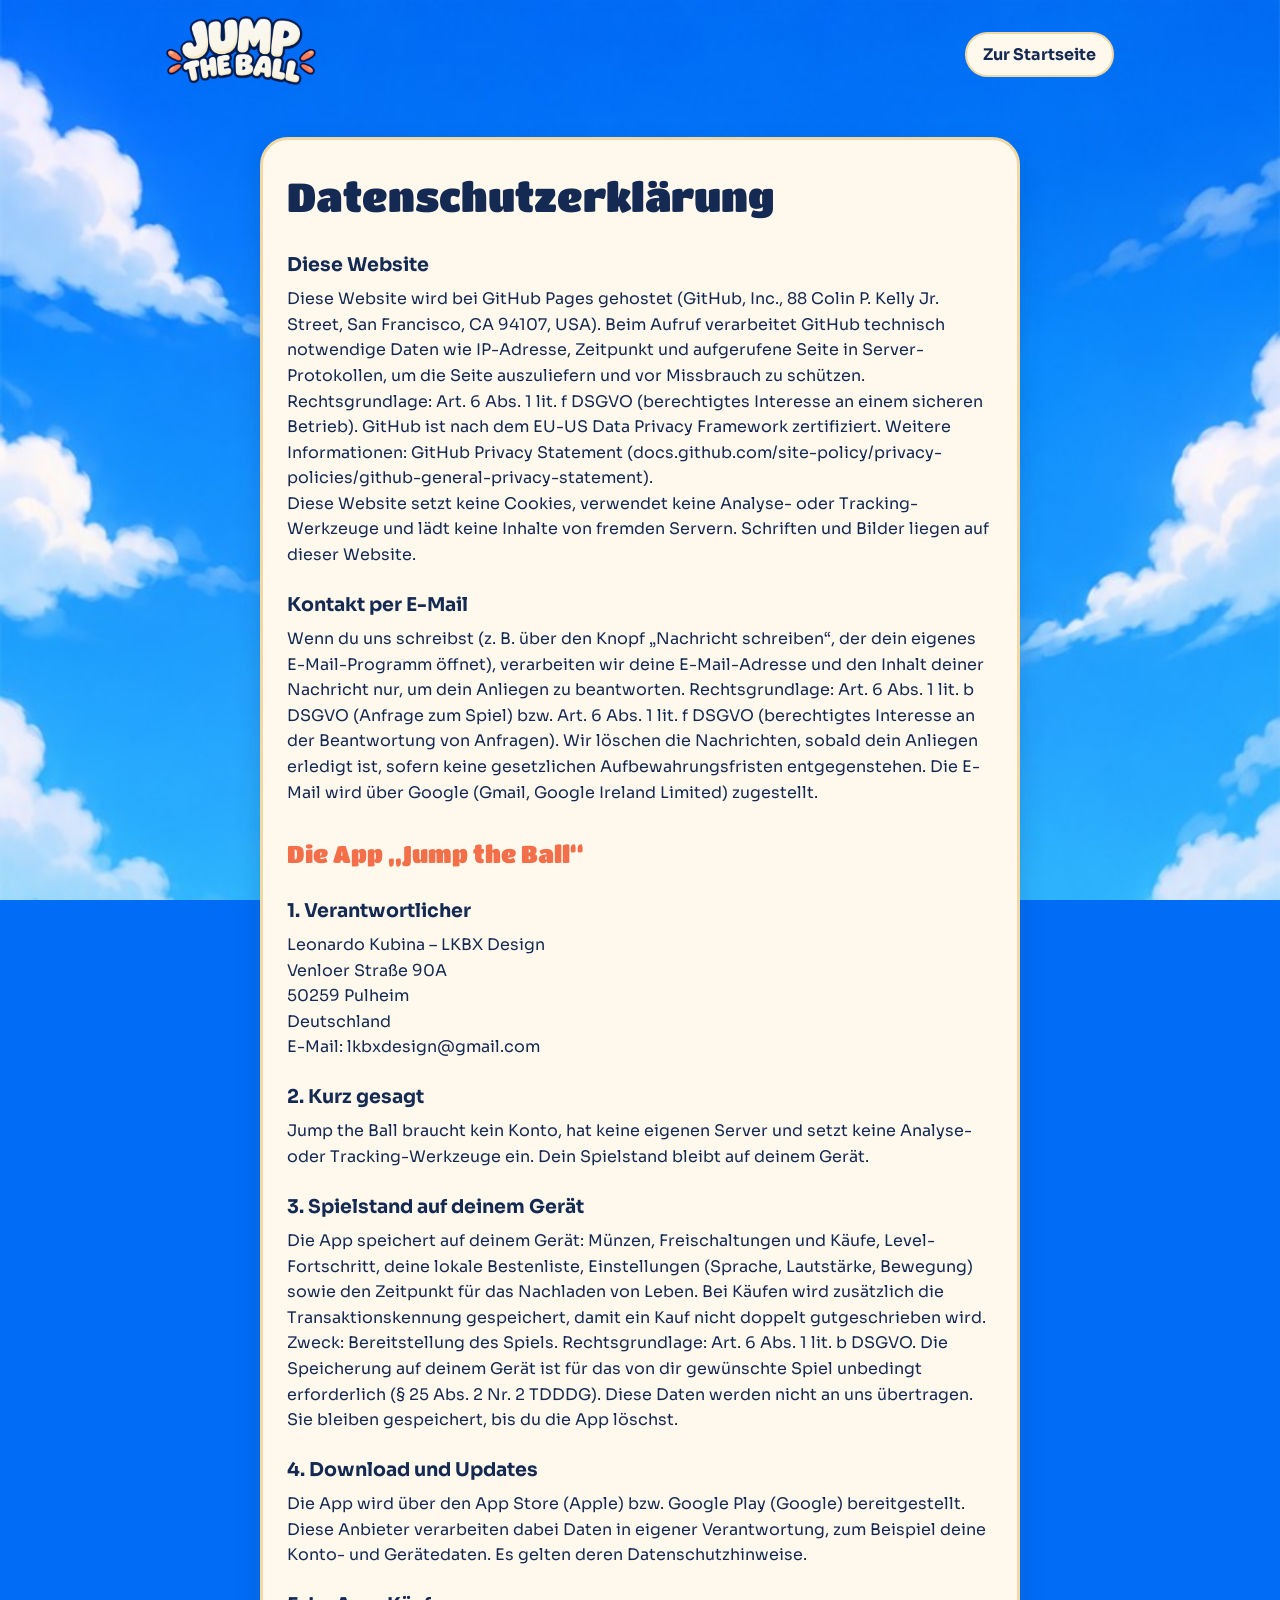
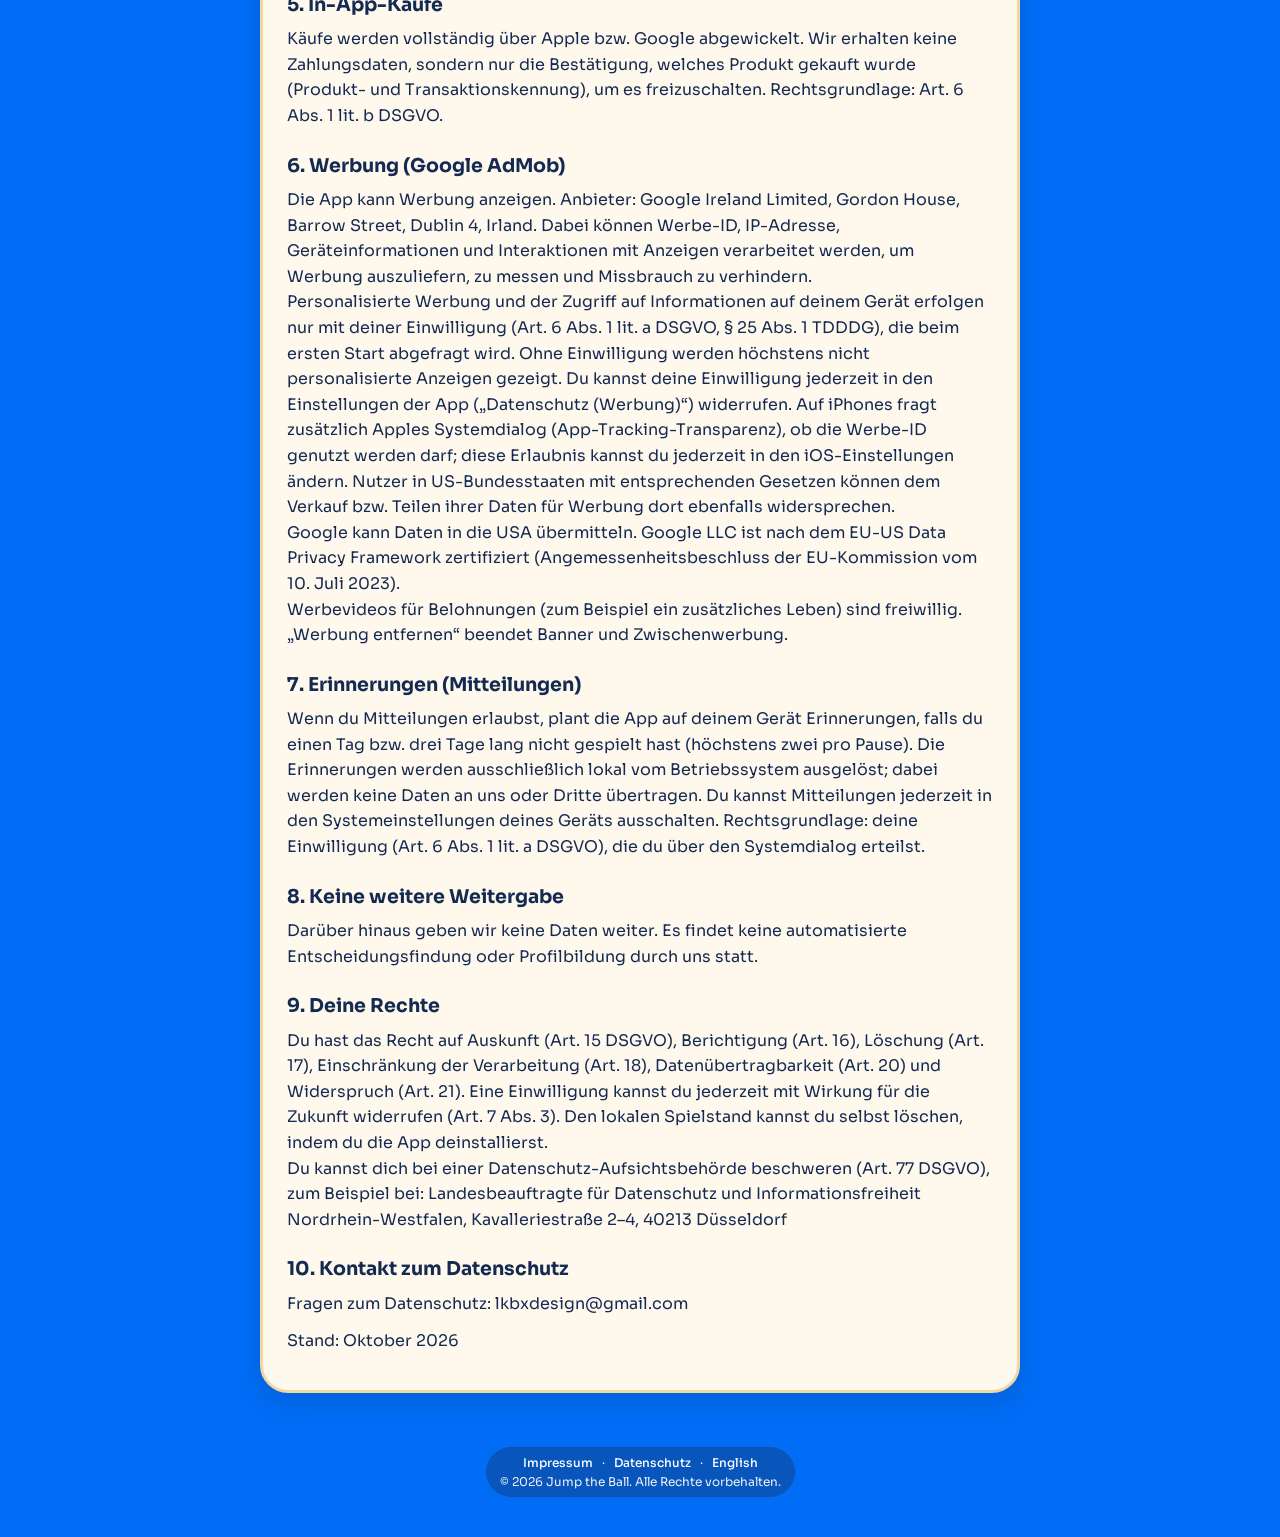
==== datenschutz.html @ 3fbf7086 "Neue Screenshots (Eclipse Rift, Trophäenbuch), SEO (Titel, Canonical/hreflang, Open Graph, JSON-LD, " ====
<!doctype html>
<html lang="de">
<head>
<meta charset="utf-8">
<meta name="viewport" content="width=device-width, initial-scale=1">
<title>Datenschutz – Jump the Ball</title>
<meta name="description" content="Datenschutzerklärung für die Website und die App Jump the Ball.">
<link rel="canonical" href="https://jumptheball-game.github.io/datenschutz.html">
<link rel="alternate" hreflang="de" href="https://jumptheball-game.github.io/datenschutz.html">
<link rel="alternate" hreflang="en" href="https://jumptheball-game.github.io/privacy.html">
<link rel="alternate" hreflang="x-default" href="https://jumptheball-game.github.io/datenschutz.html">
<meta property="og:type" content="website">
<meta property="og:site_name" content="Jump the Ball">
<meta property="og:title" content="Datenschutz – Jump the Ball">
<meta property="og:description" content="Datenschutzerklärung für die Website und die App Jump the Ball.">
<meta property="og:url" content="https://jumptheball-game.github.io/datenschutz.html">
<meta property="og:image" content="https://jumptheball-game.github.io/assets/img/og.jpg">
<meta property="og:image:width" content="1200">
<meta property="og:image:height" content="630">
<meta property="og:locale" content="de_DE">
<meta name="twitter:card" content="summary_large_image">
<meta name="theme-color" content="#016df6">
<link rel="icon" href="assets/img/app_icon.png">
<link rel="apple-touch-icon" href="assets/img/app_icon.png">
<link rel="stylesheet" href="style.css">
</head>
<body>
<div class="wrap">
  <div class="topbar"><a href="index.html"><img src="assets/img/logo.png" alt="Jump the Ball"></a><a class="home" href="index.html">Zur Startseite</a></div>
  <main class="card legal">
<h1>Datenschutzerklärung</h1>
<h2>Diese Website</h2>
<p>Diese Website wird bei GitHub Pages gehostet (GitHub, Inc., 88 Colin P. Kelly Jr. Street, San Francisco, CA 94107, USA). Beim Aufruf verarbeitet GitHub technisch notwendige Daten wie IP-Adresse, Zeitpunkt und aufgerufene Seite in Server-Protokollen, um die Seite auszuliefern und vor Missbrauch zu schützen. Rechtsgrundlage: Art. 6 Abs. 1 lit. f DSGVO (berechtigtes Interesse an einem sicheren Betrieb). GitHub ist nach dem EU-US Data Privacy Framework zertifiziert. Weitere Informationen: GitHub Privacy Statement (docs.github.com/site-policy/privacy-policies/github-general-privacy-statement).<br>Diese Website setzt keine Cookies, verwendet keine Analyse- oder Tracking-Werkzeuge und lädt keine Inhalte von fremden Servern. Schriften und Bilder liegen auf dieser Website.</p>
<h2>Kontakt per E-Mail</h2>
<p>Wenn du uns schreibst (z. B. über den Knopf „Nachricht schreiben“, der dein eigenes E-Mail-Programm öffnet), verarbeiten wir deine E-Mail-Adresse und den Inhalt deiner Nachricht nur, um dein Anliegen zu beantworten. Rechtsgrundlage: Art. 6 Abs. 1 lit. b DSGVO (Anfrage zum Spiel) bzw. Art. 6 Abs. 1 lit. f DSGVO (berechtigtes Interesse an der Beantwortung von Anfragen). Wir löschen die Nachrichten, sobald dein Anliegen erledigt ist, sofern keine gesetzlichen Aufbewahrungsfristen entgegenstehen. Die E-Mail wird über Google (Gmail, Google Ireland Limited) zugestellt.</p>
<div class="part">Die App „Jump the Ball“</div>
<h2>1. Verantwortlicher</h2>
<p>Leonardo Kubina – LKBX Design<br>Venloer Straße 90A<br>50259 Pulheim<br>Deutschland<br>E-Mail: lkbxdesign@gmail.com</p>
<h2>2. Kurz gesagt</h2>
<p>Jump the Ball braucht kein Konto, hat keine eigenen Server und setzt keine Analyse- oder Tracking-Werkzeuge ein. Dein Spielstand bleibt auf deinem Gerät.</p>
<h2>3. Spielstand auf deinem Gerät</h2>
<p>Die App speichert auf deinem Gerät: Münzen, Freischaltungen und Käufe, Level-Fortschritt, deine lokale Bestenliste, Einstellungen (Sprache, Lautstärke, Bewegung) sowie den Zeitpunkt für das Nachladen von Leben. Bei Käufen wird zusätzlich die Transaktionskennung gespeichert, damit ein Kauf nicht doppelt gutgeschrieben wird.<br>Zweck: Bereitstellung des Spiels. Rechtsgrundlage: Art. 6 Abs. 1 lit. b DSGVO. Die Speicherung auf deinem Gerät ist für das von dir gewünschte Spiel unbedingt erforderlich (§ 25 Abs. 2 Nr. 2 TDDDG). Diese Daten werden nicht an uns übertragen. Sie bleiben gespeichert, bis du die App löschst.</p>
<h2>4. Download und Updates</h2>
<p>Die App wird über den App Store (Apple) bzw. Google Play (Google) bereitgestellt. Diese Anbieter verarbeiten dabei Daten in eigener Verantwortung, zum Beispiel deine Konto- und Gerätedaten. Es gelten deren Datenschutzhinweise.</p>
<h2>5. In-App-Käufe</h2>
<p>Käufe werden vollständig über Apple bzw. Google abgewickelt. Wir erhalten keine Zahlungsdaten, sondern nur die Bestätigung, welches Produkt gekauft wurde (Produkt- und Transaktionskennung), um es freizuschalten. Rechtsgrundlage: Art. 6 Abs. 1 lit. b DSGVO.</p>
<h2>6. Werbung (Google AdMob)</h2>
<p>Die App kann Werbung anzeigen. Anbieter: Google Ireland Limited, Gordon House, Barrow Street, Dublin 4, Irland. Dabei können Werbe-ID, IP-Adresse, Geräteinformationen und Interaktionen mit Anzeigen verarbeitet werden, um Werbung auszuliefern, zu messen und Missbrauch zu verhindern.<br>Personalisierte Werbung und der Zugriff auf Informationen auf deinem Gerät erfolgen nur mit deiner Einwilligung (Art. 6 Abs. 1 lit. a DSGVO, § 25 Abs. 1 TDDDG), die beim ersten Start abgefragt wird. Ohne Einwilligung werden höchstens nicht personalisierte Anzeigen gezeigt. Du kannst deine Einwilligung jederzeit in den Einstellungen der App („Datenschutz (Werbung)“) widerrufen. Auf iPhones fragt zusätzlich Apples Systemdialog (App-Tracking-Transparenz), ob die Werbe-ID genutzt werden darf; diese Erlaubnis kannst du jederzeit in den iOS-Einstellungen ändern. Nutzer in US-Bundesstaaten mit entsprechenden Gesetzen können dem Verkauf bzw. Teilen ihrer Daten für Werbung dort ebenfalls widersprechen.<br>Google kann Daten in die USA übermitteln. Google LLC ist nach dem EU-US Data Privacy Framework zertifiziert (Angemessenheitsbeschluss der EU-Kommission vom 10. Juli 2023).<br>Werbevideos für Belohnungen (zum Beispiel ein zusätzliches Leben) sind freiwillig. „Werbung entfernen“ beendet Banner und Zwischenwerbung.</p>
<h2>7. Erinnerungen (Mitteilungen)</h2>
<p>Wenn du Mitteilungen erlaubst, plant die App auf deinem Gerät Erinnerungen, falls du einen Tag bzw. drei Tage lang nicht gespielt hast (höchstens zwei pro Pause). Die Erinnerungen werden ausschließlich lokal vom Betriebssystem ausgelöst; dabei werden keine Daten an uns oder Dritte übertragen. Du kannst Mitteilungen jederzeit in den Systemeinstellungen deines Geräts ausschalten. Rechtsgrundlage: deine Einwilligung (Art. 6 Abs. 1 lit. a DSGVO), die du über den Systemdialog erteilst.</p>
<h2>8. Keine weitere Weitergabe</h2>
<p>Darüber hinaus geben wir keine Daten weiter. Es findet keine automatisierte Entscheidungsfindung oder Profilbildung durch uns statt.</p>
<h2>9. Deine Rechte</h2>
<p>Du hast das Recht auf Auskunft (Art. 15 DSGVO), Berichtigung (Art. 16), Löschung (Art. 17), Einschränkung der Verarbeitung (Art. 18), Datenübertragbarkeit (Art. 20) und Widerspruch (Art. 21). Eine Einwilligung kannst du jederzeit mit Wirkung für die Zukunft widerrufen (Art. 7 Abs. 3). Den lokalen Spielstand kannst du selbst löschen, indem du die App deinstallierst.<br>Du kannst dich bei einer Datenschutz-Aufsichtsbehörde beschweren (Art. 77 DSGVO), zum Beispiel bei: Landesbeauftragte für Datenschutz und Informationsfreiheit Nordrhein-Westfalen, Kavalleriestraße 2–4, 40213 Düsseldorf</p>
<h2>10. Kontakt zum Datenschutz</h2>
<p>Fragen zum Datenschutz: lkbxdesign@gmail.com</p>
<p>Stand: Oktober 2026</p>
  </main>
</div>
<footer><span class="legal-links">
  <a href="impressum.html">Impressum</a> · <a href="datenschutz.html">Datenschutz</a> · <a href="en.html">English</a>
  <br>© 2026 Jump the Ball. Alle Rechte vorbehalten.
</span></footer>
</body>
</html>
---- style.css ----
@font-face { font-family: "Titan One"; src: url("assets/fonts/TitanOne-Regular.ttf") format("truetype"); font-display: swap; }
@font-face { font-family: "Sora"; src: url("assets/fonts/Sora-Variable.ttf") format("truetype"); font-weight: 100 800; font-display: swap; }
:root {
  --navy: #142a52; --navy-soft: #4a5b78; --cream: #fff8ed; --cream-2: #fbefd6;
  --coral: #f26f49; --coral-light: #ffa184; --gold: #f5c542; --mint: #4fc6b0;
  --edge: #f0d7a4; --sky-top: #016df6; --sky-bottom: #31bdfd;
}
* { box-sizing: border-box; }
html { scroll-behavior: smooth; }
body { margin: 0; font-family: "Sora", system-ui, sans-serif; color: var(--navy); line-height: 1.6;
  background: var(--sky-top) url("assets/img/sky.jpg") center top / cover fixed; }
a { color: var(--coral); }
.wrap { max-width: 980px; margin: 0 auto; padding: 0 16px; }
.title { font-family: "Titan One", sans-serif; font-weight: 400; color: var(--cream); letter-spacing: .5px;
  -webkit-text-stroke: 0; text-shadow: 0 3px 0 var(--navy), 3px 0 0 var(--navy), -3px 0 0 var(--navy), 0 -3px 0 var(--navy),
  2px 2px 0 var(--navy), -2px 2px 0 var(--navy), 2px -2px 0 var(--navy), -2px -2px 0 var(--navy), 0 6px 0 var(--navy); }
/* Hero */
.hero { text-align: center; padding: 40px 0 24px; position: relative; overflow: hidden; }
.hero .logo { width: min(560px, 88vw); height: auto; display: block; margin: 0 auto; animation: breathe 4s ease-in-out infinite; }
.stage { position: relative; height: 260px; margin: 8px auto 0; width: min(420px, 90vw); }
.stage .ball { position: absolute; left: 50%; bottom: 62px; width: 96px; margin-left: -48px; animation: bounce .9s cubic-bezier(.3,0,.7,1) infinite alternate; }
.stage .cloud { position: absolute; left: 50%; bottom: 10px; width: 240px; margin-left: -120px; }
.stage .shadow { position: absolute; left: 50%; bottom: 52px; width: 70px; height: 14px; margin-left: -35px; border-radius: 50%; background: rgba(20,42,82,.18); animation: shadow .9s cubic-bezier(.3,0,.7,1) infinite alternate; }
.stage .coin, .stage .side { position: absolute; }
.stage .side.a { left: 2%; top: 30%; width: 64px; animation: float 3.2s ease-in-out infinite; }
.stage .side.b { right: 4%; top: 12%; width: 58px; animation: float 3.8s ease-in-out infinite .6s; }
.stage .side.c { right: 12%; top: 58%; width: 50px; animation: float 3.5s ease-in-out infinite 1.1s; }
.tagline { font-size: clamp(28px, 6vw, 44px); margin: 6px 0 4px; }
.lead { max-width: 620px; margin: 8px auto 18px; color: #fff; font-weight: 600; text-shadow: 0 1px 2px rgba(20,42,82,.45); }
.pill { display: inline-block; background: linear-gradient(#ffa184, #f26f49); color: var(--cream); font-family: "Titan One"; font-size: 20px;
  padding: 12px 26px; border-radius: 999px; box-shadow: 0 6px 0 #c4512f, 0 10px 20px rgba(20,42,82,.25); }
/* Cards */
.card { background: var(--cream); border: 3px solid var(--edge); border-radius: 28px; box-shadow: 0 10px 24px rgba(20,42,82,.18); padding: 24px; }
section { margin: 28px 0; }
h2.section { text-align: center; font-size: clamp(26px, 5vw, 36px); margin: 0 0 16px; }
.grid { display: grid; gap: 16px; grid-template-columns: repeat(auto-fit, minmax(210px, 1fr)); }
.feature h3 { font-family: "Titan One"; font-weight: 400; margin: 6px 0 6px; font-size: 22px; }
.feature img { width: 56px; height: 56px; object-fit: contain; }
.feature p { margin: 0; color: var(--navy-soft); font-size: 15px; }
.shots { display: flex; gap: 16px; overflow-x: auto; padding: 6px 4px 18px; scroll-snap-type: x mandatory; }
.shots img { width: 210px; height: auto; border-radius: 26px; border: 6px solid var(--cream); box-shadow: 0 10px 22px rgba(20,42,82,.28); scroll-snap-align: center; flex: 0 0 auto; }
.support { text-align: center; }
.logo-h1 { margin: 0; line-height: 0; }
.faqs { margin-top: 18px; }
.faqs .title.dark { color: var(--navy); text-shadow: none; -webkit-text-stroke: 0; }
.faq { border-top: 2px solid var(--edge); padding: 12px 2px; }
.faq:first-of-type { border-top: 0; }
.faq summary { cursor: pointer; font-weight: 700; color: var(--navy); list-style: none; }
.faq summary::-webkit-details-marker { display: none; }
.faq summary::before { content: "+ "; color: var(--coral); font-weight: 800; }
.faq[open] summary::before { content: "– "; }
.faq p { margin: 8px 0 0; color: var(--navy-soft); font-size: 15px; }
.support a.mailbtn { text-decoration: none; margin-top: 4px; cursor: pointer; }
/* Legal links: small and calm, but always readable (§ 5 DDG: easy to find). */
footer { text-align: center; padding: 26px 0 40px; font-size: 12px; }
footer .legal-links { display: inline-block; background: rgba(20,42,82,.35); color: rgba(255,255,255,.92); padding: 6px 14px; border-radius: 999px; }
footer a { color: #fff; font-weight: 500; margin: 0 6px; text-decoration: none; }
footer a:hover { text-decoration: underline; }
/* Legal pages */
.legal { max-width: 760px; margin: 28px auto; }
.legal h1 { font-family: "Titan One"; font-weight: 400; font-size: clamp(24px, 6.4vw, 40px); margin: 0 0 12px; overflow-wrap: anywhere; hyphens: auto; }
.legal h2 { font-size: 19px; margin: 22px 0 6px; }
.legal p { margin: 0 0 12px; overflow-wrap: anywhere; }
.legal mark { background: #ffe0d6; color: #b3381b; padding: 0 4px; border-radius: 6px; }
.legal .part { font-family: "Titan One"; font-weight: 400; font-size: 24px; margin: 30px 0 4px; color: var(--coral); }
.topbar { display: flex; align-items: center; justify-content: space-between; padding: 16px 0; }
.topbar img { width: 150px; height: auto; }
.topbar a.home { background: var(--cream); color: var(--navy); text-decoration: none; font-weight: 700; padding: 8px 16px; border-radius: 999px; border: 2px solid var(--edge); }
@keyframes bounce { from { transform: translateY(0) scale(1.08, .9); } 12% { transform: translateY(-8px) scale(1,1); } to { transform: translateY(-120px); } }
@keyframes shadow { from { transform: scale(1); opacity: 1; } to { transform: scale(.55); opacity: .45; } }
@keyframes float { 0%,100% { transform: translateY(0) rotate(-4deg); } 50% { transform: translateY(-12px) rotate(4deg); } }
@keyframes breathe { 0%,100% { transform: scale(1) rotate(-.6deg); } 50% { transform: scale(1.02) rotate(.6deg); } }
@media (prefers-reduced-motion: reduce) { *, *::before, *::after { animation: none !important; scroll-behavior: auto !important; } }
@media (max-width: 520px) { .pill { font-size: 16px; padding: 10px 18px; } .stage { height: 220px; } .stage .ball { width: 80px; margin-left: -40px; } .card { padding: 18px; border-radius: 22px; } .shots img { width: 170px; } }
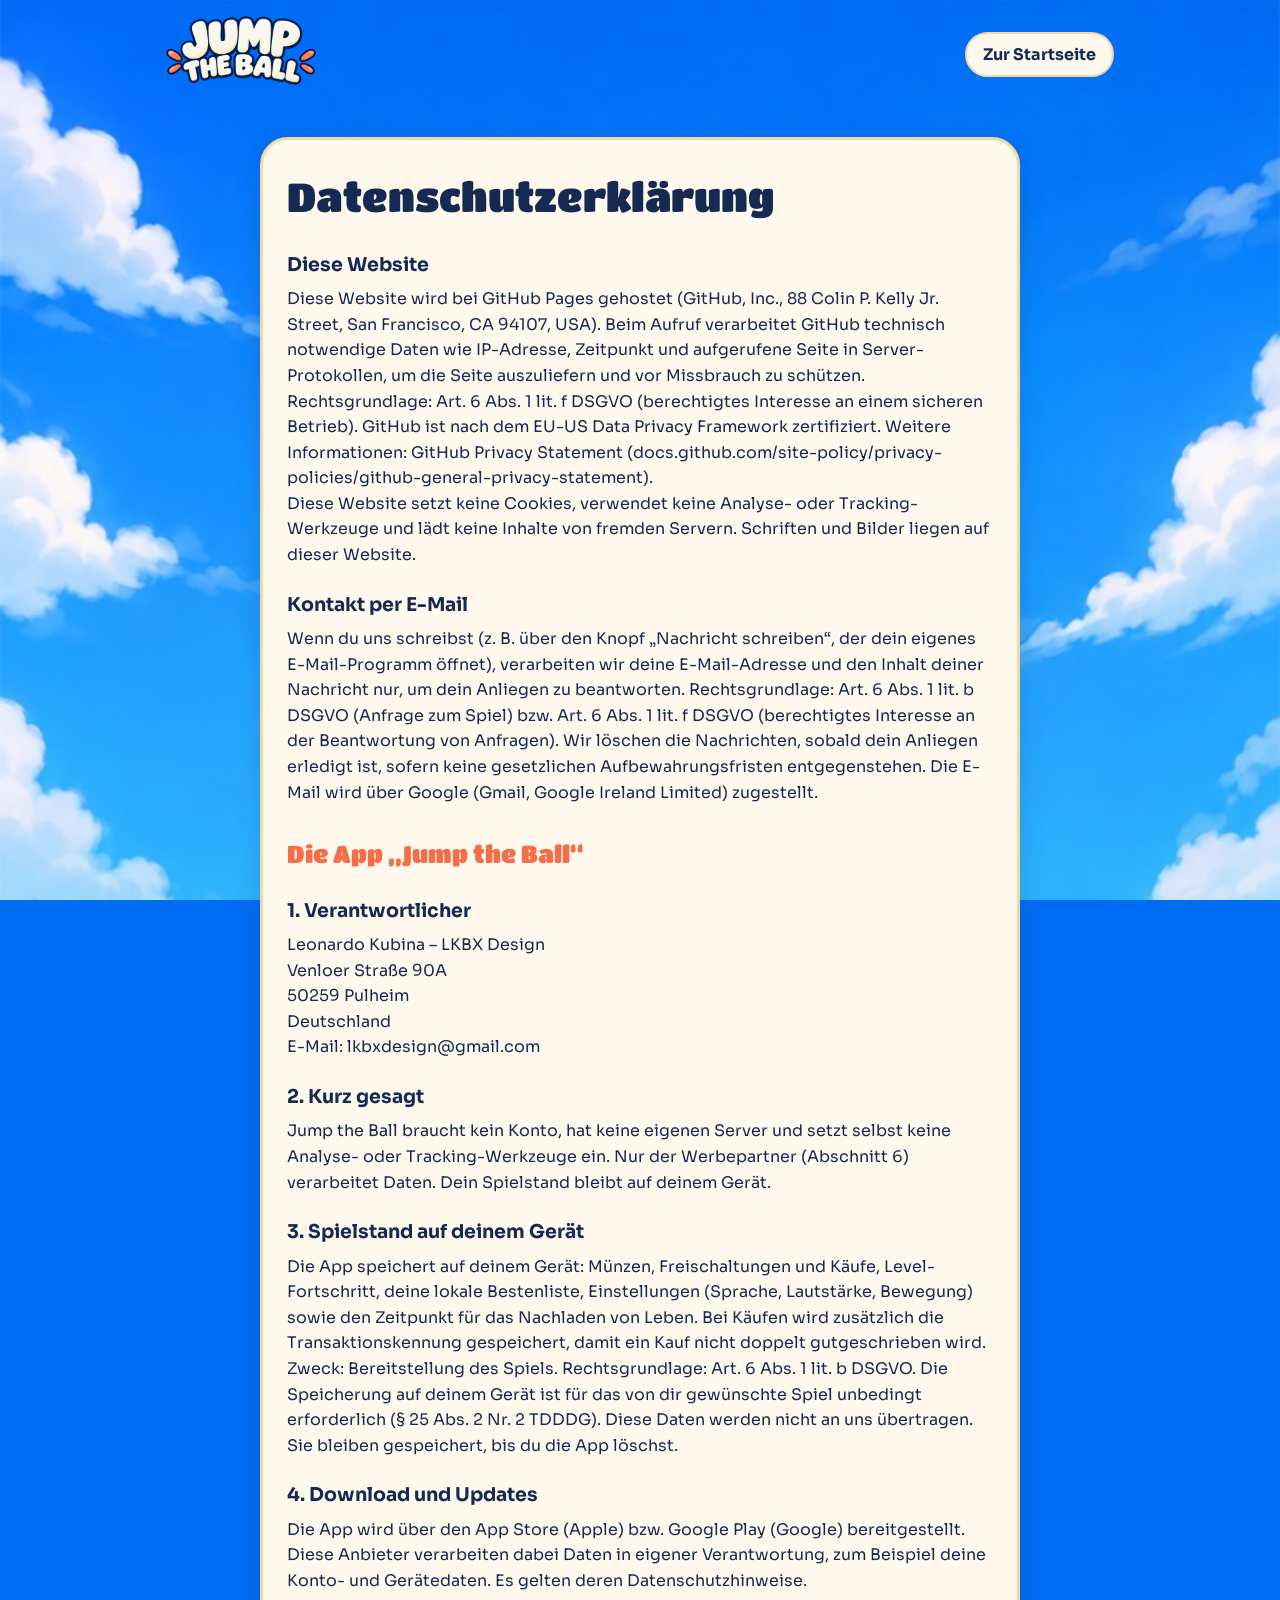
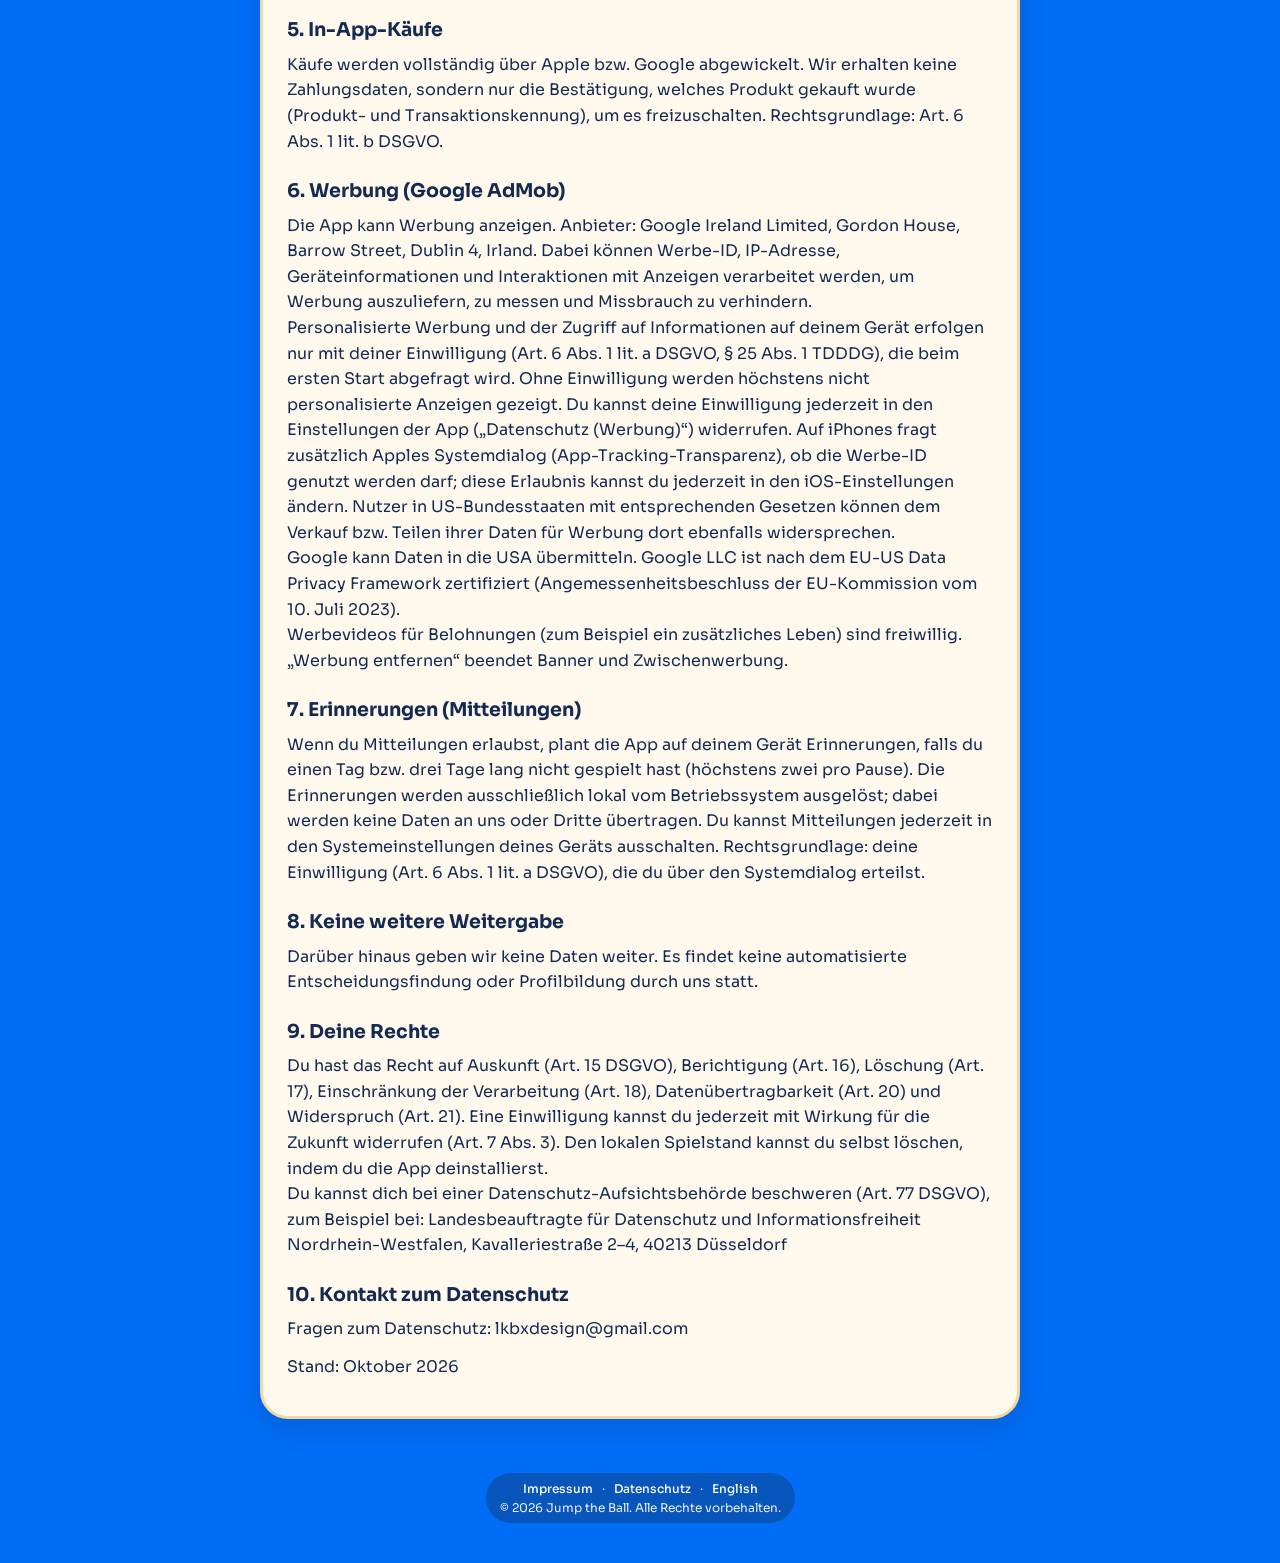
==== commit 8839672c: "Datenschutz: Formulierung zu Werbepartner präzisiert" ====
--- a/datenschutz.html
+++ b/datenschutz.html
@@ -20,13 +20,13 @@
 <meta property="og:locale" content="de_DE">
 <meta name="twitter:card" content="summary_large_image">
 <meta name="theme-color" content="#016df6">
-<link rel="icon" href="assets/img/app_icon.png">
-<link rel="apple-touch-icon" href="assets/img/app_icon.png">
-<link rel="stylesheet" href="style.css">
+<link rel="icon" href="assets/img/app_icon.png?v=f6f01aa8">
+<link rel="apple-touch-icon" href="assets/img/app_icon.png?v=f6f01aa8">
+<link rel="stylesheet" href="style.css?v=b2a1a119">
 </head>
 <body>
 <div class="wrap">
-  <div class="topbar"><a href="index.html"><img src="assets/img/logo.png" alt="Jump the Ball"></a><a class="home" href="index.html">Zur Startseite</a></div>
+  <div class="topbar"><a href="index.html"><img src="assets/img/logo.png?v=65925273" alt="Jump the Ball"></a><a class="home" href="index.html">Zur Startseite</a></div>
   <main class="card legal">
 <h1>Datenschutzerklärung</h1>
 <h2>Diese Website</h2>
@@ -37,7 +37,7 @@
 <h2>1. Verantwortlicher</h2>
 <p>Leonardo Kubina – LKBX Design<br>Venloer Straße 90A<br>50259 Pulheim<br>Deutschland<br>E-Mail: lkbxdesign@gmail.com</p>
 <h2>2. Kurz gesagt</h2>
-<p>Jump the Ball braucht kein Konto, hat keine eigenen Server und setzt keine Analyse- oder Tracking-Werkzeuge ein. Dein Spielstand bleibt auf deinem Gerät.</p>
+<p>Jump the Ball braucht kein Konto, hat keine eigenen Server und setzt selbst keine Analyse- oder Tracking-Werkzeuge ein. Nur der Werbepartner (Abschnitt 6) verarbeitet Daten. Dein Spielstand bleibt auf deinem Gerät.</p>
 <h2>3. Spielstand auf deinem Gerät</h2>
 <p>Die App speichert auf deinem Gerät: Münzen, Freischaltungen und Käufe, Level-Fortschritt, deine lokale Bestenliste, Einstellungen (Sprache, Lautstärke, Bewegung) sowie den Zeitpunkt für das Nachladen von Leben. Bei Käufen wird zusätzlich die Transaktionskennung gespeichert, damit ein Kauf nicht doppelt gutgeschrieben wird.<br>Zweck: Bereitstellung des Spiels. Rechtsgrundlage: Art. 6 Abs. 1 lit. b DSGVO. Die Speicherung auf deinem Gerät ist für das von dir gewünschte Spiel unbedingt erforderlich (§ 25 Abs. 2 Nr. 2 TDDDG). Diese Daten werden nicht an uns übertragen. Sie bleiben gespeichert, bis du die App löschst.</p>
 <h2>4. Download und Updates</h2>
--- a/style.css
+++ b/style.css
@@ -14,19 +14,27 @@
 .title { font-family: "Titan One", sans-serif; font-weight: 400; color: var(--cream); letter-spacing: .5px;
   -webkit-text-stroke: 0; text-shadow: 0 3px 0 var(--navy), 3px 0 0 var(--navy), -3px 0 0 var(--navy), 0 -3px 0 var(--navy),
   2px 2px 0 var(--navy), -2px 2px 0 var(--navy), 2px -2px 0 var(--navy), -2px -2px 0 var(--navy), 0 6px 0 var(--navy); }
-/* Hero */
-.hero { text-align: center; padding: 40px 0 24px; position: relative; overflow: hidden; }
-.hero .logo { width: min(560px, 88vw); height: auto; display: block; margin: 0 auto; animation: breathe 4s ease-in-out infinite; }
-.stage { position: relative; height: 260px; margin: 8px auto 0; width: min(420px, 90vw); }
-.stage .ball { position: absolute; left: 50%; bottom: 62px; width: 96px; margin-left: -48px; animation: bounce .9s cubic-bezier(.3,0,.7,1) infinite alternate; }
-.stage .cloud { position: absolute; left: 50%; bottom: 10px; width: 240px; margin-left: -120px; }
-.stage .shadow { position: absolute; left: 50%; bottom: 52px; width: 70px; height: 14px; margin-left: -35px; border-radius: 50%; background: rgba(20,42,82,.18); animation: shadow .9s cubic-bezier(.3,0,.7,1) infinite alternate; }
-.stage .coin, .stage .side { position: absolute; }
-.stage .side.a { left: 2%; top: 30%; width: 64px; animation: float 3.2s ease-in-out infinite; }
-.stage .side.b { right: 4%; top: 12%; width: 58px; animation: float 3.8s ease-in-out infinite .6s; }
-.stage .side.c { right: 12%; top: 58%; width: 50px; animation: float 3.5s ease-in-out infinite 1.1s; }
-.tagline { font-size: clamp(28px, 6vw, 44px); margin: 6px 0 4px; }
-.lead { max-width: 620px; margin: 8px auto 18px; color: #fff; font-weight: 600; text-shadow: 0 1px 2px rgba(20,42,82,.45); }
+/* Top bar */
+.nav { display: flex; align-items: center; justify-content: space-between; gap: 12px; padding: 14px 0 0; }
+.nav .brand img { width: 120px; height: auto; display: block; }
+.nav .links { display: flex; gap: 6px; flex-wrap: wrap; justify-content: flex-end; }
+.nav .links a { background: rgba(255,248,237,.92); color: var(--navy); text-decoration: none; font-weight: 700; font-size: 14px; padding: 8px 14px; border-radius: 999px; border: 2px solid var(--edge); }
+.nav .links a:hover { background: #fff; }
+/* Hero: text left, phone mockup right (stacked on small screens) */
+.hero { display: grid; grid-template-columns: 1.05fr .95fr; gap: 28px; align-items: center; text-align: left; padding: 28px 0 40px; position: relative; }
+.hero .logo { width: min(470px, 100%); height: auto; display: block; margin: 0; animation: breathe 4s ease-in-out infinite; }
+.hero .pills { display: flex; gap: 10px; flex-wrap: wrap; align-items: center; }
+.phonewrap { position: relative; display: flex; justify-content: center; padding: 20px 0; }
+.phone { position: relative; width: min(290px, 70vw); background: var(--navy); border: 10px solid var(--navy); border-radius: 42px; transform: rotate(3deg);
+  box-shadow: 0 16px 0 rgba(20,42,82,.28), 0 28px 44px rgba(20,42,82,.35); }
+.phone::before { content: ""; position: absolute; top: 8px; left: 50%; width: 70px; height: 18px; margin-left: -35px; background: var(--navy); border-radius: 12px; z-index: 2; }
+.phone img { display: block; width: 100%; height: auto; border-radius: 32px; }
+.phonewrap .side { position: absolute; z-index: 3; }
+.phonewrap .side.a { left: 4%; bottom: 14%; width: 70px; animation: float 3.4s ease-in-out infinite; }
+.phonewrap .side.b { right: 2%; top: 6%; width: 62px; animation: float 3.9s ease-in-out infinite .6s; }
+.phonewrap .side.c { right: 8%; bottom: 8%; width: 52px; animation: float 3.6s ease-in-out infinite 1.1s; }
+.tagline { font-size: clamp(28px, 5.4vw, 46px); margin: 12px 0 4px; line-height: 1.15; }
+.lead { max-width: 540px; margin: 8px 0 20px; color: #fff; font-weight: 600; text-shadow: 0 1px 2px rgba(20,42,82,.45); }
 .pill { display: inline-block; background: linear-gradient(#ffa184, #f26f49); color: var(--cream); font-family: "Titan One"; font-size: 20px;
   padding: 12px 26px; border-radius: 999px; box-shadow: 0 6px 0 #c4512f, 0 10px 20px rgba(20,42,82,.25); }
 /* Cards */
@@ -71,4 +79,5 @@
 @keyframes float { 0%,100% { transform: translateY(0) rotate(-4deg); } 50% { transform: translateY(-12px) rotate(4deg); } }
 @keyframes breathe { 0%,100% { transform: scale(1) rotate(-.6deg); } 50% { transform: scale(1.02) rotate(.6deg); } }
 @media (prefers-reduced-motion: reduce) { *, *::before, *::after { animation: none !important; scroll-behavior: auto !important; } }
-@media (max-width: 520px) { .pill { font-size: 16px; padding: 10px 18px; } .stage { height: 220px; } .stage .ball { width: 80px; margin-left: -40px; } .card { padding: 18px; border-radius: 22px; } .shots img { width: 170px; } }
+@media (max-width: 760px) { .hero { grid-template-columns: 1fr; text-align: center; } .hero .logo { margin: 0 auto; } .hero .lead { margin: 8px auto 20px; } .hero .pills { justify-content: center; } .nav .links a:nth-child(3) { display: none; } }
+@media (max-width: 520px) { .pill { font-size: 16px; padding: 10px 18px; } .nav .brand img { width: 96px; } .nav .links a { font-size: 13px; padding: 7px 10px; } .card { padding: 18px; border-radius: 22px; } .shots img { width: 170px; } }
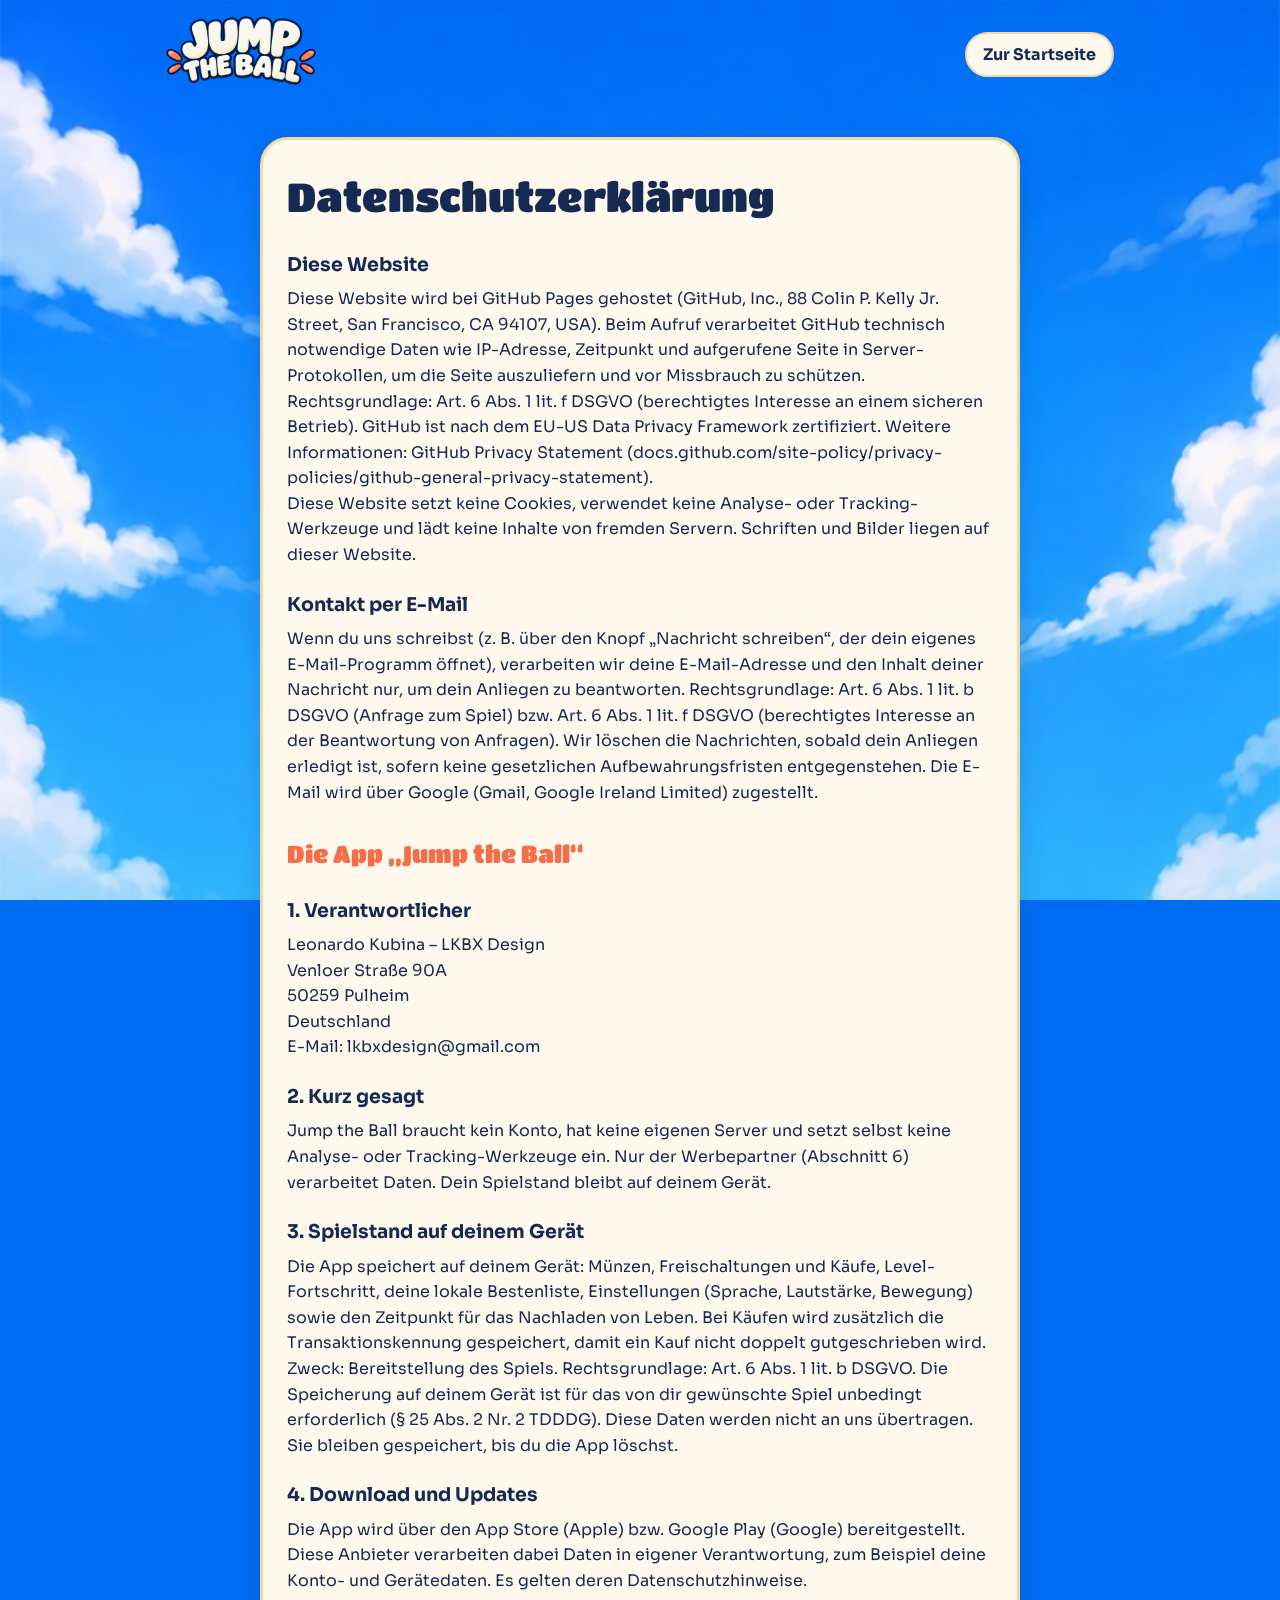
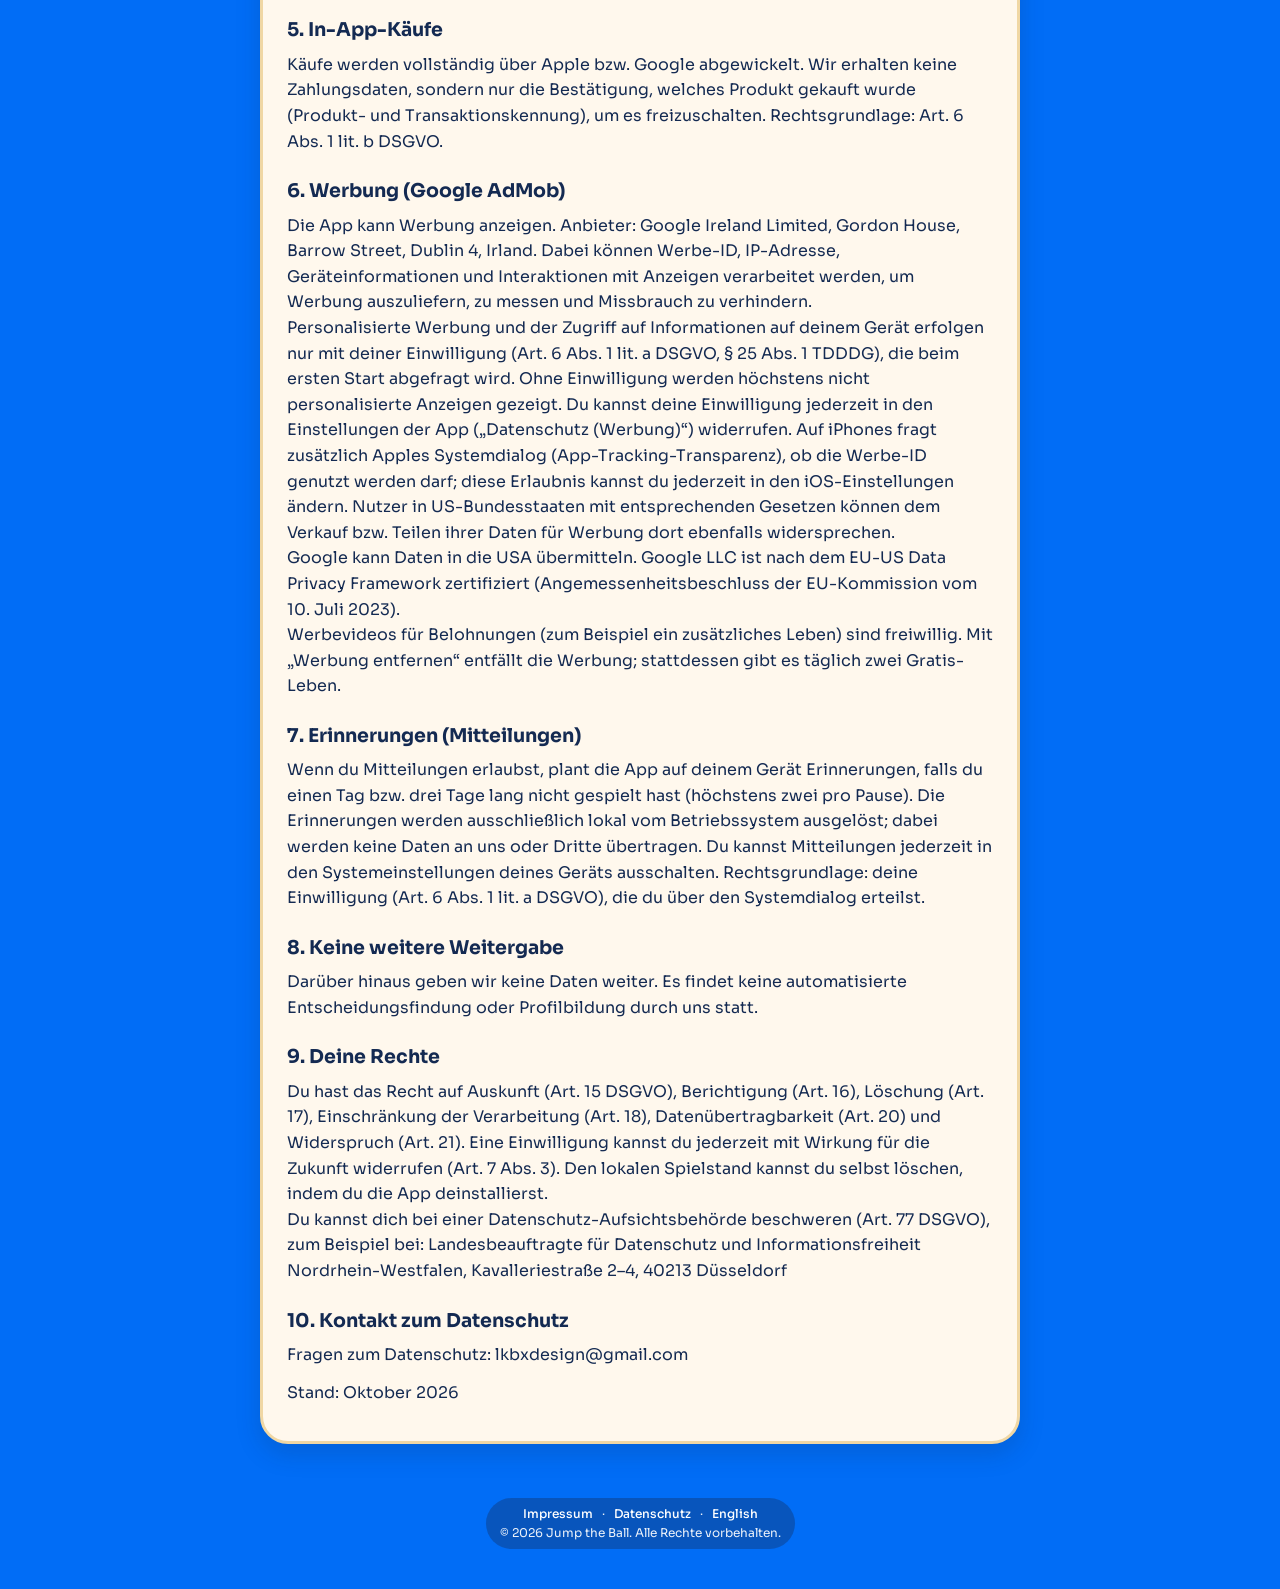
==== commit 1a575e58: "Datenschutz: Werbung entfernen = Gratis-Leben statt Zwischenwerbung" ====
--- a/datenschutz.html
+++ b/datenschutz.html
@@ -45,7 +45,7 @@
 <h2>5. In-App-Käufe</h2>
 <p>Käufe werden vollständig über Apple bzw. Google abgewickelt. Wir erhalten keine Zahlungsdaten, sondern nur die Bestätigung, welches Produkt gekauft wurde (Produkt- und Transaktionskennung), um es freizuschalten. Rechtsgrundlage: Art. 6 Abs. 1 lit. b DSGVO.</p>
 <h2>6. Werbung (Google AdMob)</h2>
-<p>Die App kann Werbung anzeigen. Anbieter: Google Ireland Limited, Gordon House, Barrow Street, Dublin 4, Irland. Dabei können Werbe-ID, IP-Adresse, Geräteinformationen und Interaktionen mit Anzeigen verarbeitet werden, um Werbung auszuliefern, zu messen und Missbrauch zu verhindern.<br>Personalisierte Werbung und der Zugriff auf Informationen auf deinem Gerät erfolgen nur mit deiner Einwilligung (Art. 6 Abs. 1 lit. a DSGVO, § 25 Abs. 1 TDDDG), die beim ersten Start abgefragt wird. Ohne Einwilligung werden höchstens nicht personalisierte Anzeigen gezeigt. Du kannst deine Einwilligung jederzeit in den Einstellungen der App („Datenschutz (Werbung)“) widerrufen. Auf iPhones fragt zusätzlich Apples Systemdialog (App-Tracking-Transparenz), ob die Werbe-ID genutzt werden darf; diese Erlaubnis kannst du jederzeit in den iOS-Einstellungen ändern. Nutzer in US-Bundesstaaten mit entsprechenden Gesetzen können dem Verkauf bzw. Teilen ihrer Daten für Werbung dort ebenfalls widersprechen.<br>Google kann Daten in die USA übermitteln. Google LLC ist nach dem EU-US Data Privacy Framework zertifiziert (Angemessenheitsbeschluss der EU-Kommission vom 10. Juli 2023).<br>Werbevideos für Belohnungen (zum Beispiel ein zusätzliches Leben) sind freiwillig. „Werbung entfernen“ beendet Banner und Zwischenwerbung.</p>
+<p>Die App kann Werbung anzeigen. Anbieter: Google Ireland Limited, Gordon House, Barrow Street, Dublin 4, Irland. Dabei können Werbe-ID, IP-Adresse, Geräteinformationen und Interaktionen mit Anzeigen verarbeitet werden, um Werbung auszuliefern, zu messen und Missbrauch zu verhindern.<br>Personalisierte Werbung und der Zugriff auf Informationen auf deinem Gerät erfolgen nur mit deiner Einwilligung (Art. 6 Abs. 1 lit. a DSGVO, § 25 Abs. 1 TDDDG), die beim ersten Start abgefragt wird. Ohne Einwilligung werden höchstens nicht personalisierte Anzeigen gezeigt. Du kannst deine Einwilligung jederzeit in den Einstellungen der App („Datenschutz (Werbung)“) widerrufen. Auf iPhones fragt zusätzlich Apples Systemdialog (App-Tracking-Transparenz), ob die Werbe-ID genutzt werden darf; diese Erlaubnis kannst du jederzeit in den iOS-Einstellungen ändern. Nutzer in US-Bundesstaaten mit entsprechenden Gesetzen können dem Verkauf bzw. Teilen ihrer Daten für Werbung dort ebenfalls widersprechen.<br>Google kann Daten in die USA übermitteln. Google LLC ist nach dem EU-US Data Privacy Framework zertifiziert (Angemessenheitsbeschluss der EU-Kommission vom 10. Juli 2023).<br>Werbevideos für Belohnungen (zum Beispiel ein zusätzliches Leben) sind freiwillig. Mit „Werbung entfernen“ entfällt die Werbung; stattdessen gibt es täglich zwei Gratis-Leben.</p>
 <h2>7. Erinnerungen (Mitteilungen)</h2>
 <p>Wenn du Mitteilungen erlaubst, plant die App auf deinem Gerät Erinnerungen, falls du einen Tag bzw. drei Tage lang nicht gespielt hast (höchstens zwei pro Pause). Die Erinnerungen werden ausschließlich lokal vom Betriebssystem ausgelöst; dabei werden keine Daten an uns oder Dritte übertragen. Du kannst Mitteilungen jederzeit in den Systemeinstellungen deines Geräts ausschalten. Rechtsgrundlage: deine Einwilligung (Art. 6 Abs. 1 lit. a DSGVO), die du über den Systemdialog erteilst.</p>
 <h2>8. Keine weitere Weitergabe</h2>
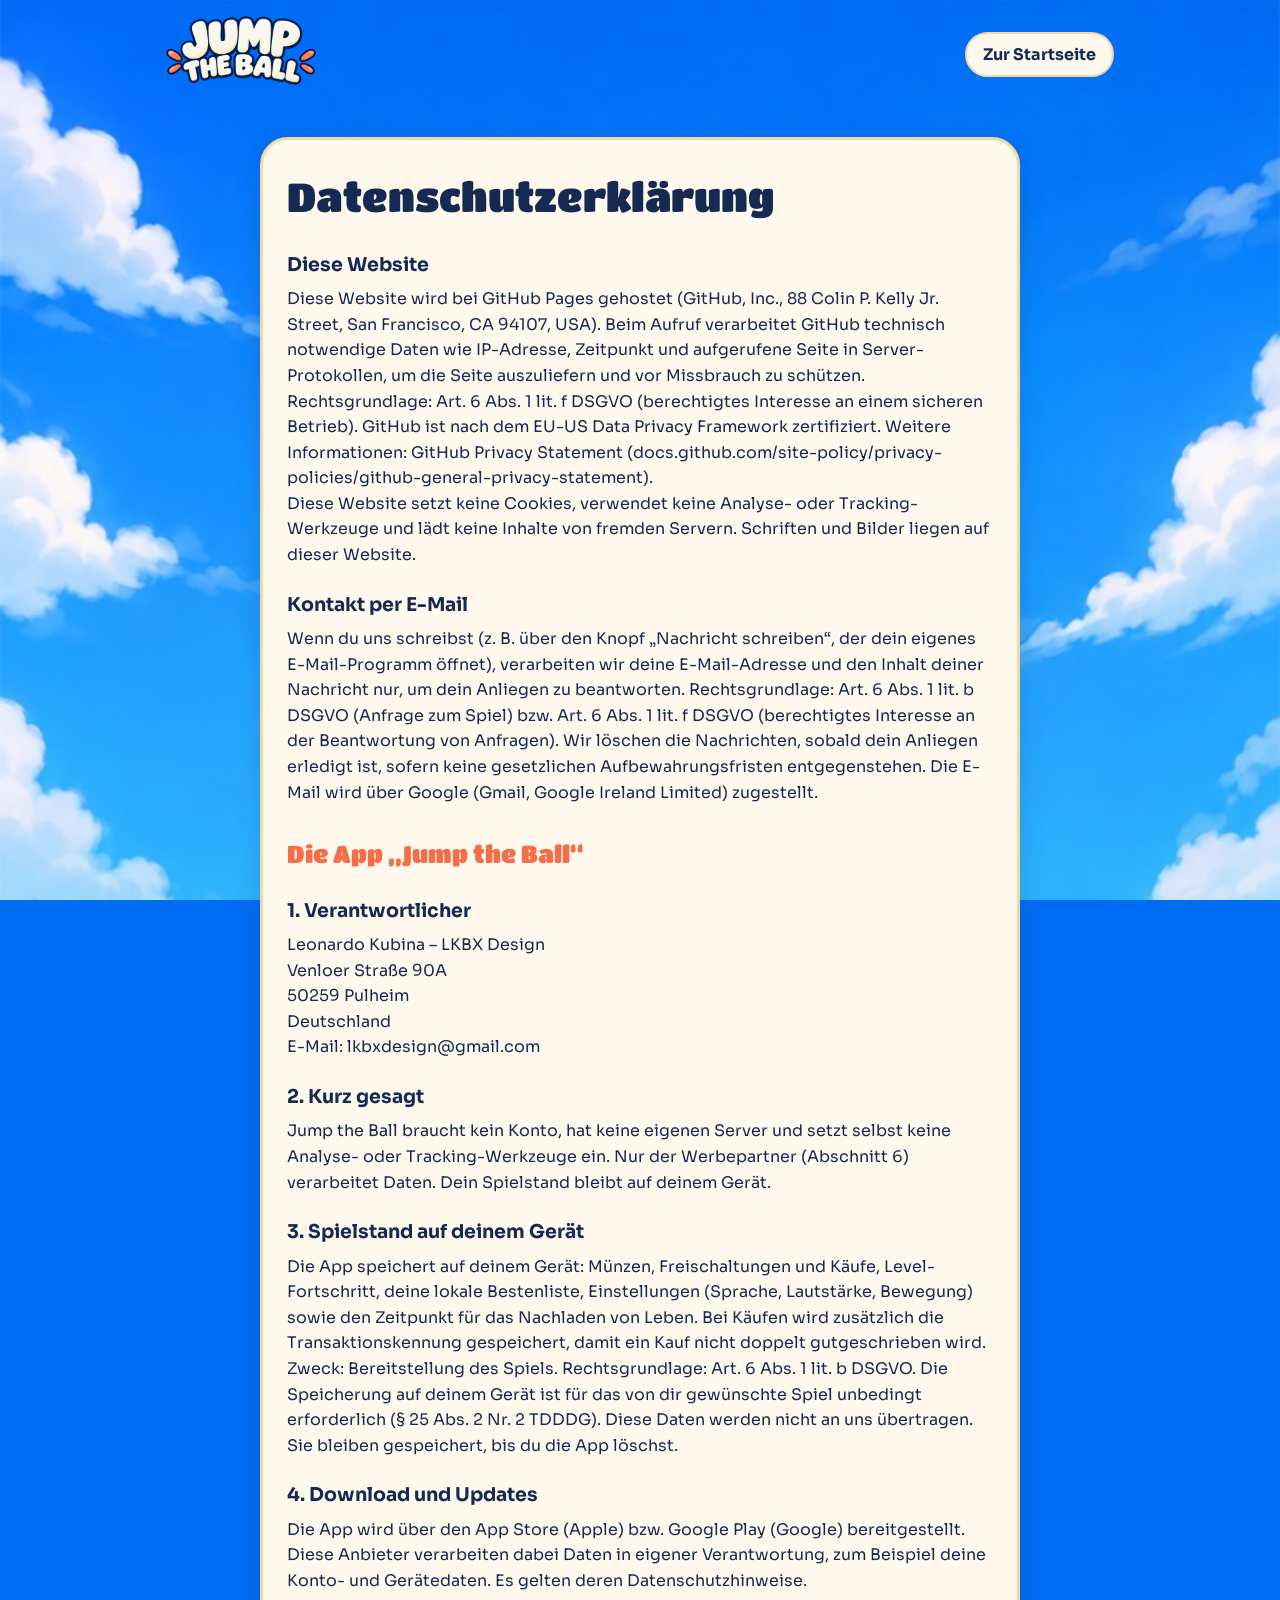
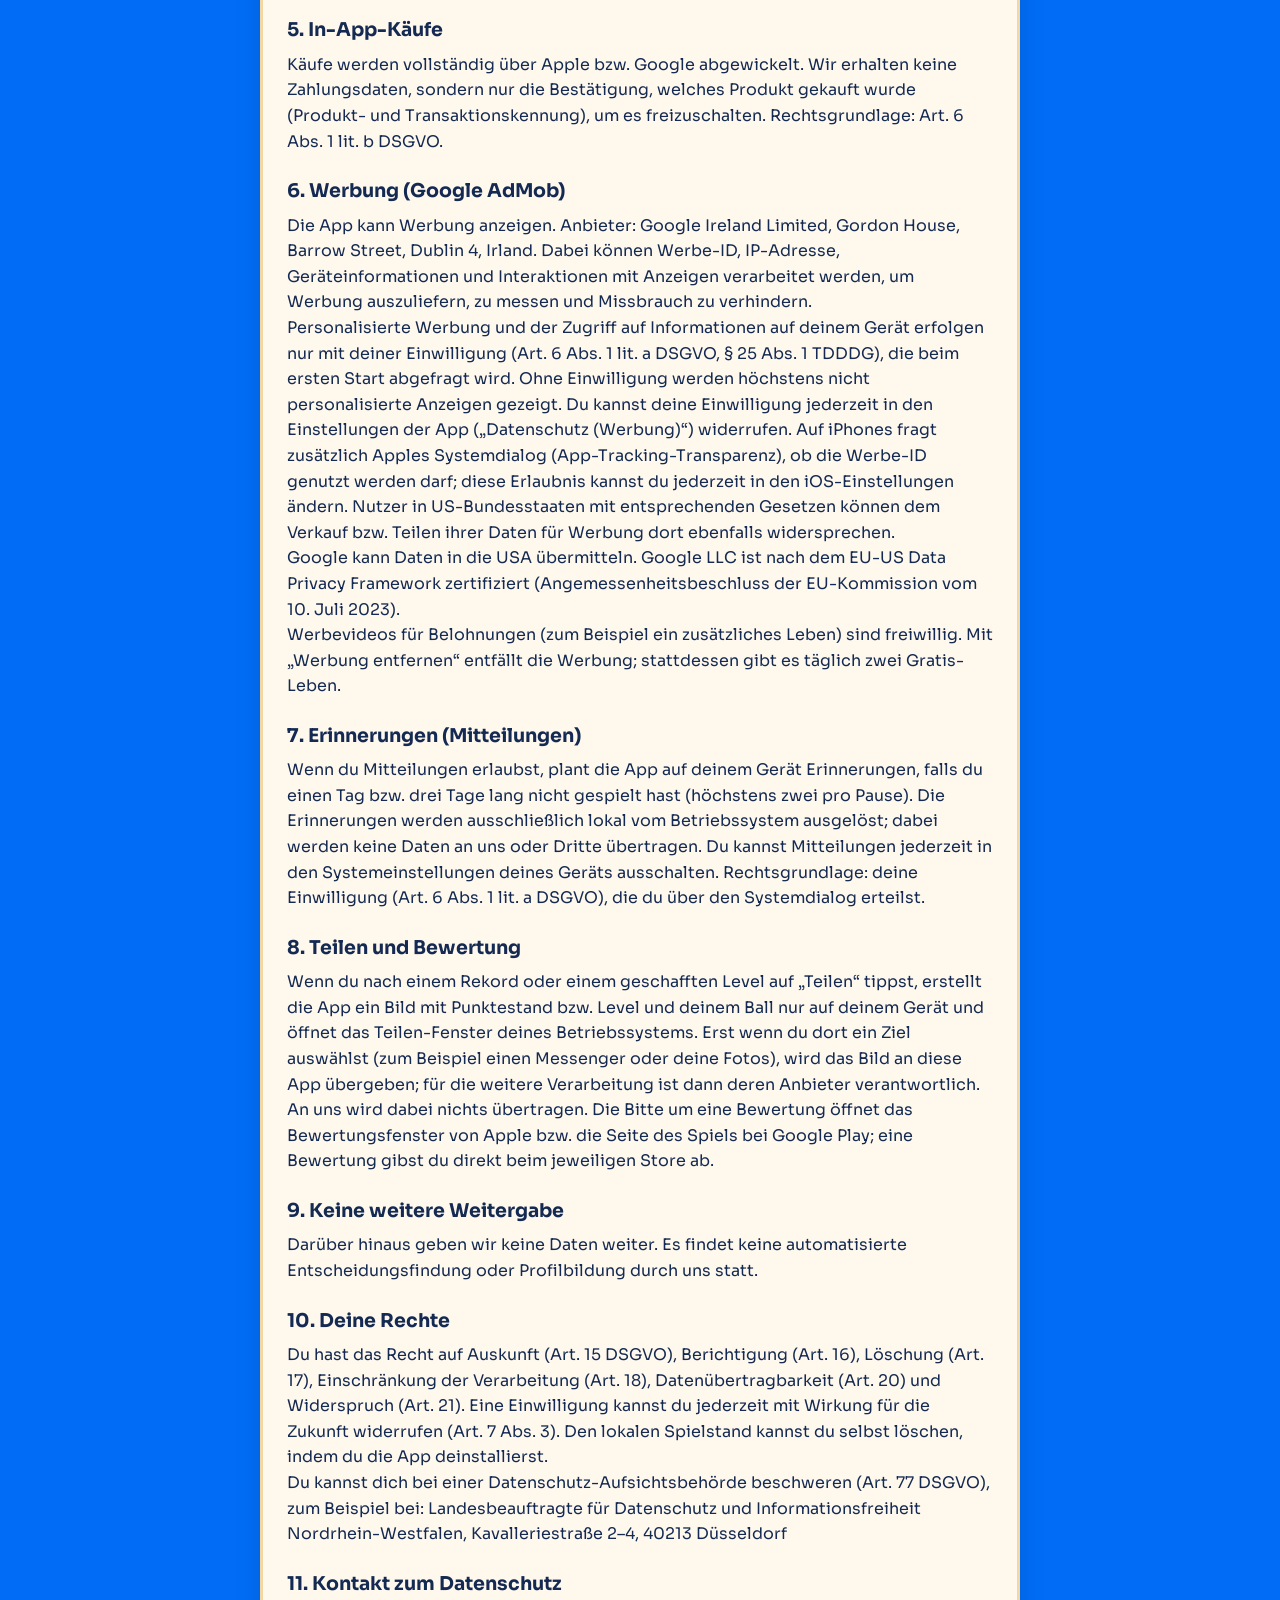
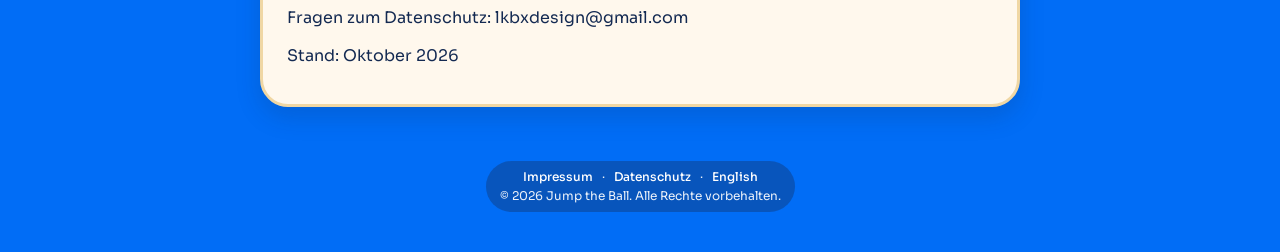
==== commit d739d06f: "Datenschutz: Abschnitt Teilen und Bewertung Co-Authored-By: Claude Opus 5.5 <noreply@anthropic.com>" ====
--- a/datenschutz.html
+++ b/datenschutz.html
@@ -48,11 +48,13 @@
 <p>Die App kann Werbung anzeigen. Anbieter: Google Ireland Limited, Gordon House, Barrow Street, Dublin 4, Irland. Dabei können Werbe-ID, IP-Adresse, Geräteinformationen und Interaktionen mit Anzeigen verarbeitet werden, um Werbung auszuliefern, zu messen und Missbrauch zu verhindern.<br>Personalisierte Werbung und der Zugriff auf Informationen auf deinem Gerät erfolgen nur mit deiner Einwilligung (Art. 6 Abs. 1 lit. a DSGVO, § 25 Abs. 1 TDDDG), die beim ersten Start abgefragt wird. Ohne Einwilligung werden höchstens nicht personalisierte Anzeigen gezeigt. Du kannst deine Einwilligung jederzeit in den Einstellungen der App („Datenschutz (Werbung)“) widerrufen. Auf iPhones fragt zusätzlich Apples Systemdialog (App-Tracking-Transparenz), ob die Werbe-ID genutzt werden darf; diese Erlaubnis kannst du jederzeit in den iOS-Einstellungen ändern. Nutzer in US-Bundesstaaten mit entsprechenden Gesetzen können dem Verkauf bzw. Teilen ihrer Daten für Werbung dort ebenfalls widersprechen.<br>Google kann Daten in die USA übermitteln. Google LLC ist nach dem EU-US Data Privacy Framework zertifiziert (Angemessenheitsbeschluss der EU-Kommission vom 10. Juli 2023).<br>Werbevideos für Belohnungen (zum Beispiel ein zusätzliches Leben) sind freiwillig. Mit „Werbung entfernen“ entfällt die Werbung; stattdessen gibt es täglich zwei Gratis-Leben.</p>
 <h2>7. Erinnerungen (Mitteilungen)</h2>
 <p>Wenn du Mitteilungen erlaubst, plant die App auf deinem Gerät Erinnerungen, falls du einen Tag bzw. drei Tage lang nicht gespielt hast (höchstens zwei pro Pause). Die Erinnerungen werden ausschließlich lokal vom Betriebssystem ausgelöst; dabei werden keine Daten an uns oder Dritte übertragen. Du kannst Mitteilungen jederzeit in den Systemeinstellungen deines Geräts ausschalten. Rechtsgrundlage: deine Einwilligung (Art. 6 Abs. 1 lit. a DSGVO), die du über den Systemdialog erteilst.</p>
-<h2>8. Keine weitere Weitergabe</h2>
+<h2>8. Teilen und Bewertung</h2>
+<p>Wenn du nach einem Rekord oder einem geschafften Level auf „Teilen“ tippst, erstellt die App ein Bild mit Punktestand bzw. Level und deinem Ball nur auf deinem Gerät und öffnet das Teilen-Fenster deines Betriebssystems. Erst wenn du dort ein Ziel auswählst (zum Beispiel einen Messenger oder deine Fotos), wird das Bild an diese App übergeben; für die weitere Verarbeitung ist dann deren Anbieter verantwortlich. An uns wird dabei nichts übertragen. Die Bitte um eine Bewertung öffnet das Bewertungsfenster von Apple bzw. die Seite des Spiels bei Google Play; eine Bewertung gibst du direkt beim jeweiligen Store ab.</p>
+<h2>9. Keine weitere Weitergabe</h2>
 <p>Darüber hinaus geben wir keine Daten weiter. Es findet keine automatisierte Entscheidungsfindung oder Profilbildung durch uns statt.</p>
-<h2>9. Deine Rechte</h2>
+<h2>10. Deine Rechte</h2>
 <p>Du hast das Recht auf Auskunft (Art. 15 DSGVO), Berichtigung (Art. 16), Löschung (Art. 17), Einschränkung der Verarbeitung (Art. 18), Datenübertragbarkeit (Art. 20) und Widerspruch (Art. 21). Eine Einwilligung kannst du jederzeit mit Wirkung für die Zukunft widerrufen (Art. 7 Abs. 3). Den lokalen Spielstand kannst du selbst löschen, indem du die App deinstallierst.<br>Du kannst dich bei einer Datenschutz-Aufsichtsbehörde beschweren (Art. 77 DSGVO), zum Beispiel bei: Landesbeauftragte für Datenschutz und Informationsfreiheit Nordrhein-Westfalen, Kavalleriestraße 2–4, 40213 Düsseldorf</p>
-<h2>10. Kontakt zum Datenschutz</h2>
+<h2>11. Kontakt zum Datenschutz</h2>
 <p>Fragen zum Datenschutz: lkbxdesign@gmail.com</p>
 <p>Stand: Oktober 2026</p>
   </main>
